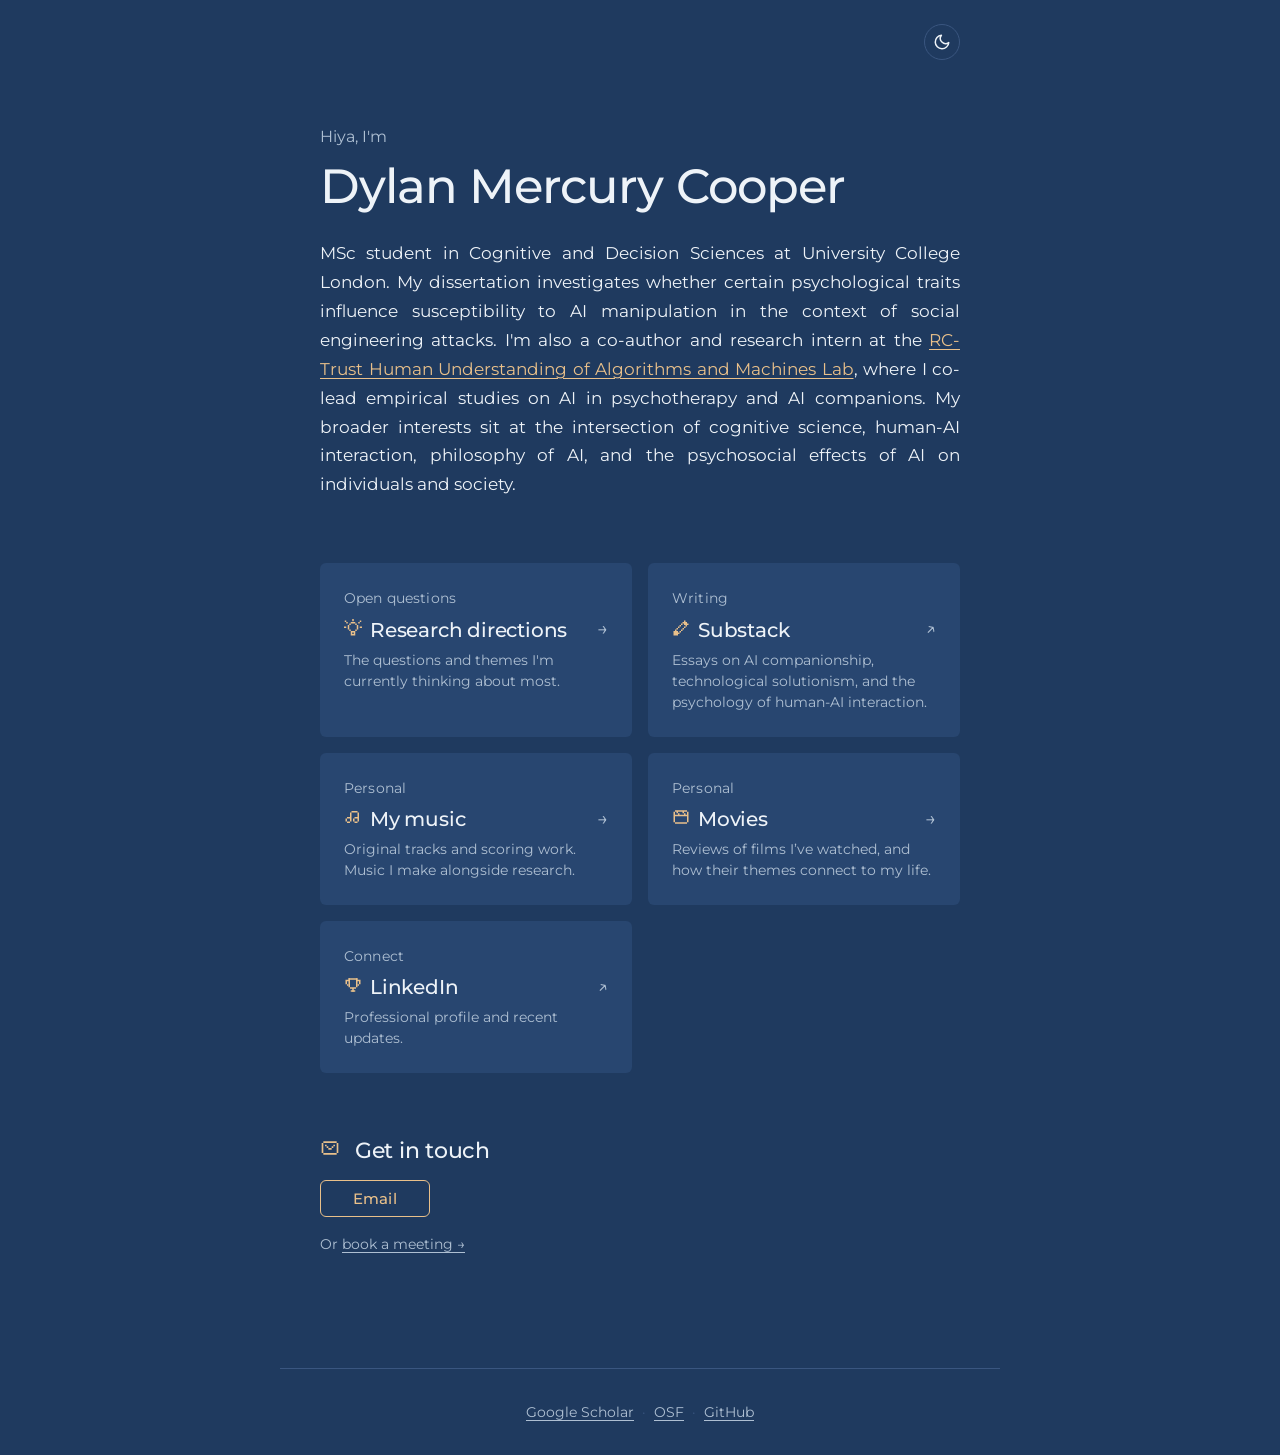
==== index.html @ 21d93e47 "Add Movies section with first review (Obsession 2026) New movies index + Obsession review page with " ====
<!DOCTYPE html>
<html lang="en">
<head>
    <meta charset="UTF-8">
    <meta name="viewport" content="width=device-width, initial-scale=1.0">

    <title>Dylan Mercury Cooper</title>
    <meta name="description" content="MSc student in Cognitive and Decision Sciences at UCL. Research on AI safety, human-AI interaction, and the psychology of chatbot manipulation.">

    <!-- Open Graph: how the page appears when shared on Slack, iMessage, etc. -->
    <meta property="og:type" content="website">
    <meta property="og:title" content="Dylan Mercury Cooper">
    <meta property="og:description" content="MSc student in Cognitive and Decision Sciences at UCL. Research on AI safety, human-AI interaction, and the psychology of chatbot manipulation.">
    <meta property="og:url" content="https://dylanmercurycooper.github.io/">

    <!-- Favicon: tiny SVG that adapts to the browser's dark/light setting -->
    <link rel="icon" href="assets/images/favicon.svg" type="image/svg+xml">

    <!-- Font: Montserrat (geometric sans) for headings and body -->
    <link rel="preconnect" href="https://fonts.googleapis.com">
    <link rel="preconnect" href="https://fonts.gstatic.com" crossorigin>
    <link rel="stylesheet" href="https://fonts.googleapis.com/css2?family=Montserrat:ital,wght@0,400;0,500;0,600;0,700;1,400&display=swap">

    <!-- Site stylesheet -->
    <link rel="stylesheet" href="styles.css">

    <!-- Set theme before rendering to avoid flash of wrong theme.
         Reads localStorage if set, otherwise follows the OS preference. -->
    <script>
        (function () {
            const stored = localStorage.getItem('theme');
            const systemDark = window.matchMedia('(prefers-color-scheme: dark)').matches;
            const theme = stored || (systemDark ? 'dark' : 'light');
            document.documentElement.setAttribute('data-theme', theme);
        })();
    </script>
</head>
<body>
    <header class="site-header">
        <button id="theme-toggle" class="theme-toggle" aria-label="Toggle dark mode" type="button">
            <!-- Icon set by JS -->
        </button>
    </header>

    <main class="container">
        <section class="hero">
            <p class="hero-microline">Hiya, I'm</p>
            <h1>Dylan Mercury Cooper</h1>
            <p class="hero-bio">MSc student in Cognitive and Decision Sciences at University College London. My dissertation investigates whether certain psychological traits influence susceptibility to AI manipulation in the context of social engineering attacks. I'm also a co&#8209;author and research intern at the <a href="https://rc-trust.ai/about/scientists/dylan-cooper" target="_blank" rel="noopener noreferrer">RC-Trust Human Understanding of Algorithms and Machines Lab</a>, where I co-lead empirical studies on AI in psychotherapy and AI companions. My broader interests sit at the intersection of cognitive science, human-AI interaction, philosophy of AI, and the psychosocial effects of AI on individuals and society.</p>
        </section>

        <section class="featured-grid" aria-label="Featured links">
            <a href="research-directions.html" class="card">
                <span class="card-label">Open questions</span>
                <h2 class="card-title">
                    <svg class="card-icon" xmlns="http://www.w3.org/2000/svg" viewBox="0 0 24 24" aria-hidden="true"><path fill="currentColor" d="M9 4h6v2H9zM7 6h2v2H7zm8 0h2v2h-2zm4-2h2v2h-2zm2-2h2v2h-2zM0 10h3v2H0zm21 0h3v2h-3zM3 4h2v2H3zM1 2h2v2H1zm6 12h2v2H7zm8 0h2v2h-2zM5 8h2v6H5zm12 0h2v6h-2zm-8 8h6v2H9zm0 4h6v2H9zm0-2h2v2H9zm4 0h2v2h-2zM11 0h2v3h-2z"/></svg>
                    <span class="card-title-text">Research directions</span>
                    <span class="card-arrow" aria-hidden="true">&rarr;</span>
                </h2>
                <p class="card-description">The questions and themes I'm currently thinking about most.</p>
            </a>

            <a href="https://substack.com/@dylanmercury" class="card" target="_blank" rel="noopener noreferrer">
                <span class="card-label">Writing</span>
                <h2 class="card-title">
                    <svg class="card-icon" xmlns="http://www.w3.org/2000/svg" viewBox="0 0 24 24" aria-hidden="true"><path fill="currentColor" d="M18 2h-2v2h-2v2h-2v2h-2v2H8v2H6v2H4v2H2v6h6v-2h2v-2h2v-2h2v-2h2v-2h2v-2h2V8h2V6h-2V4h-2zm0 8h-2v2h-2v2h-2v2h-2v2H8v-2H6v-2h2v-2h2v-2h2V8h2V6h2v2h2zM6 16H4v4h4v-2H6z"/></svg>
                    <span class="card-title-text">Substack</span>
                    <span class="card-arrow" aria-hidden="true">&#8599;</span>
                </h2>
                <p class="card-description">Essays on AI companionship, technological solutionism, and the psychology of human-AI interaction.</p>
            </a>

            <a href="mymusic.html" class="card">
                <span class="card-label">Personal</span>
                <h2 class="card-title">
                    <svg class="card-icon" xmlns="http://www.w3.org/2000/svg" viewBox="0 0 24 24" aria-hidden="true"><path fill="currentColor" d="M4 12h4v2H4zm-2 2h2v4H2zm2 4h4v2H4zM8 6h2v12H8zm10 0h2v12h-2zm-6 8h2v4h-2zm2-2h4v2h-4zm0 6h4v2h-4zM10 4h8v2h-8z"/></svg>
                    <span class="card-title-text">My music</span>
                    <span class="card-arrow" aria-hidden="true">&rarr;</span>
                </h2>
                <p class="card-description">Original tracks and scoring work. Music I make alongside research.</p>
            </a>

            <a href="movies.html" class="card">
                <span class="card-label">Personal</span>
                <h2 class="card-title">
                    <svg class="card-icon" xmlns="http://www.w3.org/2000/svg" viewBox="0 0 24 24" aria-hidden="true"><path fill="currentColor" d="M4 3h16v2H4zm0 6h16v2H4zM2 5h2v14H2zm18 0h2v14h-2zM4 19h16v2H4zM18 7h-2v2h2zm-8 0H8v2h2zm6-2h-2v2h2zM8 5H6v2h2z"/></svg>
                    <span class="card-title-text">Movies</span>
                    <span class="card-arrow" aria-hidden="true">&rarr;</span>
                </h2>
                <p class="card-description">Reviews of films I&rsquo;ve watched, and how their themes connect to my life.</p>
            </a>

            <a href="https://www.linkedin.com/in/dylanmercurycooper/" class="card" target="_blank" rel="noopener noreferrer">
                <span class="card-label">Connect</span>
                <h2 class="card-title">
                    <svg class="card-icon" xmlns="http://www.w3.org/2000/svg" viewBox="0 0 24 24" aria-hidden="true"><g fill="currentColor"><path d="M6 3h12v2H6z"/><path d="M6 3h2v12H6zm10 0h2v12h-2z"/><path d="M16 5h6v2h-6zM2 5h6v2H2zm0 2h2v4H2zm2 4h2v2H4zm14 0h2v2h-2zm2-4h2v4h-2zM8 15h8v2H8zm3 2h2v4h-2z"/><path d="M9 19h6v2H9z"/></g></svg>
                    <span class="card-title-text">LinkedIn</span>
                    <span class="card-arrow" aria-hidden="true">&#8599;</span>
                </h2>
                <p class="card-description">Professional profile and recent updates.</p>
            </a>
        </section>

        <section class="contact">
            <h2>
                <svg class="heading-icon" xmlns="http://www.w3.org/2000/svg" viewBox="0 0 24 24" aria-hidden="true"><path fill="currentColor" d="M6 8h2v2H6zm2 2h2v2H8zm10-2h-2v2h2zm-2 2h-2v2h2zm-6 2h4v2h-4zM2 6h2v12H2zm18 0h2v12h-2zM4 4h16v2H4zm0 14h16v2H4z"/></svg>
                Get in touch
            </h2>
            <p>
                <button type="button" class="contact-email-btn"
                        data-uname="dylan.cooper.25" data-dname="ucl.ac.uk"
                        aria-label="Open email to Dylan">
                    Email
                </button>
            </p>
            <p class="contact-secondary">Or <a href="https://cal.com/dylanmercury" target="_blank" rel="noopener noreferrer">book a meeting &rarr;</a></p>
        </section>
    </main>

    <footer class="site-footer">
        <p class="footer-links">
            <a href="https://scholar.google.com/citations?user=gKkSlZQAAAAJ&amp;hl=en" target="_blank" rel="noopener noreferrer">Google Scholar</a>
            <span class="footer-divider" aria-hidden="true">&middot;</span>
            <a href="https://osf.io/c2bzq/" target="_blank" rel="noopener noreferrer">OSF</a>
            <span class="footer-divider" aria-hidden="true">&middot;</span>
            <a href="https://github.com/dylanmercurycooper" target="_blank" rel="noopener noreferrer">GitHub</a>
        </p>
    </footer>

    <script src="script.js"></script>
</body>
</html>
---- styles.css ----
/* ============================================================
   Personal website — Dylan Mercury Cooper
   styles.css

   Sections:
     1. Custom properties (design tokens for both themes)
     2. Reset / base styles
     3. Typography
     4. Layout container
     5. Site header (back link + theme toggle)
     6. Site footer
     7. Accessibility (reduced motion, focus styles)
   ============================================================ */


/* 1. Custom properties (design tokens)
   ------------------------------------------------------------ */

/* Light theme — default values */
:root {
    /* Colours */
    --bg: #1f3a5f;
    --bg-alt: #284670;
    --text: #eef3f8;
    --text-muted: #aebfd2;
    --accent: #e9c08a;
    --border: #3a5680;

    /* Typography */
    --font-serif: 'Montserrat', system-ui, -apple-system, BlinkMacSystemFont, sans-serif;
    --font-sans: 'Montserrat', system-ui, -apple-system, BlinkMacSystemFont, sans-serif;

    /* Type scale (fluid: scales between min and max based on viewport) */
    --type-h1: clamp(1.75rem, 4vw + 0.5rem, 3rem);
    --type-h2: clamp(1.4rem, 2vw + 0.8rem, 2rem);
    --type-h3: clamp(1.15rem, 1vw + 0.9rem, 1.4rem);
    --type-body: 1rem;
    --type-small: 0.875rem;

    /* Spacing scale */
    --space-1: 0.25rem;
    --space-2: 0.5rem;
    --space-3: 1rem;
    --space-4: 1.5rem;
    --space-5: 2rem;
    --space-6: 3rem;
    --space-7: 4rem;
    --space-8: 6rem;

    /* Layout */
    --container-max: 720px;
    --container-pad: clamp(1.25rem, 4vw, 2.5rem);

    /* Misc */
    --radius: 6px;
    --transition: 200ms ease-out;
    --shadow-hover: 0 6px 18px rgba(0, 0, 0, 0.08);
}

/* Dark theme — overrides only the colour tokens */
[data-theme="dark"] {
    --bg: #081120;
    --bg-alt: #121d31;
    --text: #e6edf5;
    --text-muted: #9fb0c6;
    --accent: #e9c08a;
    --border: #1d2b42;
    --shadow-hover: 0 6px 18px rgba(0, 0, 0, 0.4);
}


/* 2. Reset / base styles
   ------------------------------------------------------------ */

*,
*::before,
*::after {
    box-sizing: border-box;
}

html {
    -webkit-text-size-adjust: 100%;
}

body {
    margin: 0;
    min-height: 100vh;
    display: flex;
    flex-direction: column;
    background-color: var(--bg);
    color: var(--text);
    font-family: var(--font-sans);
    font-size: var(--type-body);
    line-height: 1.6;
    -webkit-font-smoothing: antialiased;
    -moz-osx-font-smoothing: grayscale;
    text-rendering: optimizeLegibility;
    transition: background-color var(--transition), color var(--transition);
}

a {
    color: var(--accent);
    text-decoration: underline;
    text-decoration-thickness: 1px;
    text-underline-offset: 3px;
    transition: color var(--transition);
}

a:hover {
    color: var(--text);
}

button {
    font-family: inherit;
    color: inherit;
}


/* 3. Typography
   ------------------------------------------------------------ */

h1, h2, h3, h4 {
    font-family: var(--font-serif);
    font-weight: 500;
    line-height: 1.2;
    color: var(--text);
    margin: 0 0 var(--space-3);
}

h1 {
    font-size: var(--type-h1);
    letter-spacing: -0.02em;
    white-space: nowrap;
}

h2 {
    font-size: var(--type-h2);
    letter-spacing: -0.01em;
}

h3 {
    font-size: var(--type-h3);
}

p {
    margin: 0 0 var(--space-3);
}


/* 4. Layout container
   ------------------------------------------------------------ */

.container {
    flex: 1;
    width: 100%;
    max-width: var(--container-max);
    margin: 0 auto;
    padding: var(--space-7) var(--container-pad) var(--space-6);
}


/* 5. Site header
   ------------------------------------------------------------ */

.site-header {
    width: 100%;
    max-width: var(--container-max);
    margin: 0 auto;
    padding: var(--space-4) var(--container-pad) 0;
    display: flex;
    justify-content: flex-end;
    align-items: center;
    gap: var(--space-3);
}

.back-link {
    margin-right: auto;
    font-size: var(--type-small);
    color: var(--text-muted);
    text-decoration: none;
}

.back-link:hover {
    color: var(--text);
}

.theme-toggle {
    background: transparent;
    border: 1px solid var(--border);
    color: var(--text);
    width: 36px;
    height: 36px;
    border-radius: 50%;
    display: inline-flex;
    align-items: center;
    justify-content: center;
    cursor: pointer;
    transition: background-color var(--transition), border-color var(--transition);
    padding: 0;
}

.theme-toggle:hover {
    background-color: var(--bg-alt);
    border-color: var(--text-muted);
}

.theme-toggle svg {
    width: 18px;
    height: 18px;
}


/* 6. Site footer
   ------------------------------------------------------------ */

.site-footer {
    width: 100%;
    max-width: var(--container-max);
    margin: 0 auto;
    padding: var(--space-5) var(--container-pad);
    color: var(--text-muted);
    font-size: var(--type-small);
    border-top: 1px solid var(--border);
}

.site-footer a {
    color: var(--text-muted);
}

.site-footer a:hover {
    color: var(--text);
}


/* 7. Hero (home page)
   ------------------------------------------------------------ */

.hero {
    margin-bottom: var(--space-7);
}

.hero-microline {
    font-size: 1rem;
    color: var(--text-muted);
    margin: 0 0 var(--space-2);
}

.hero h1 {
    margin-top: 0;
    margin-bottom: var(--space-4);
}

.hero-bio {
    font-size: 1.0625rem;
    line-height: 1.7;
    color: var(--text);
    max-width: 60ch;
    margin: 0;
    text-align: justify;
}


/* 8. Featured grid (cards)
   ------------------------------------------------------------ */

.featured-grid {
    display: grid;
    grid-template-columns: repeat(2, 1fr);
    gap: var(--space-3);
    margin-bottom: var(--space-7);
}

@media (max-width: 720px) {
    .featured-grid {
        grid-template-columns: 1fr;
    }
}

.card {
    display: flex;
    flex-direction: column;
    padding: var(--space-4);
    background-color: var(--bg-alt);
    border-radius: var(--radius);
    text-decoration: none;
    color: var(--text);
    transition:
        background-color var(--transition),
        transform var(--transition),
        box-shadow var(--transition);
}

.card:hover {
    background-color: var(--border);
    color: var(--text);
    transform: translateY(-3px);
    box-shadow: var(--shadow-hover);
}

.card-label {
    font-size: var(--type-small);
    color: var(--text-muted);
    margin-bottom: var(--space-2);
    letter-spacing: 0.01em;
}

.card-title {
    font-family: var(--font-serif);
    font-size: 1.25rem;
    font-weight: 500;
    margin: 0 0 var(--space-2);
    display: flex;
    align-items: center;
    gap: var(--space-2);
    color: var(--text);
}

.card-icon {
    flex-shrink: 0;
    width: 18px;
    height: 18px;
    color: var(--accent);
    transform: translateY(-0.1em);
}

.card-title-text {
    flex: 1;
}

.card-arrow {
    flex-shrink: 0;
    font-size: 0.95em;
    color: var(--text-muted);
    font-weight: 400;
}

/* Pixel-art icons next to section headings */
.heading-icon {
    display: inline-block;
    vertical-align: middle;
    margin-right: 0.4em;
    color: var(--accent);
    /* Larger upward nudge so the icon visually centres with cap-height,
       not the descender-inclusive line-box centre */
    transform: translateY(-0.18em);
}

h1 .heading-icon {
    width: 28px;
    height: 28px;
}

h2 .heading-icon {
    width: 20px;
    height: 20px;
}

.card-description {
    font-size: var(--type-small);
    color: var(--text-muted);
    line-height: 1.5;
    margin: 0;
}


/* 9. Contact section
   ------------------------------------------------------------ */

.contact {
    margin-bottom: var(--space-7);
}

.contact h2 {
    font-size: var(--type-h3);
    margin-bottom: var(--space-3);
}

.contact p {
    margin: 0;
}

.contact-email-btn {
    display: inline-flex;
    align-items: center;
    justify-content: center;
    padding: var(--space-2) var(--space-5);
    background: transparent;
    border: 1px solid var(--accent);
    border-radius: var(--radius);
    color: var(--accent);
    font-family: var(--font-sans);
    font-size: 0.9375rem;
    font-weight: 500;
    letter-spacing: 0.01em;
    cursor: pointer;
    transition:
        background-color var(--transition),
        color var(--transition),
        transform var(--transition),
        box-shadow var(--transition);
}

.contact-email-btn:hover {
    background-color: var(--accent);
    color: var(--bg);
    transform: translateY(-2px);
    box-shadow: var(--shadow-hover);
}

.contact-secondary {
    margin-top: var(--space-3) !important;
    font-size: var(--type-small);
    color: var(--text-muted);
}

.contact-secondary a {
    color: var(--text-muted);
}

.contact-secondary a:hover {
    color: var(--text);
}


/* 10. Page intro (research-directions, music)
   ------------------------------------------------------------ */

.page-intro {
    margin-bottom: var(--space-5);
    padding-bottom: var(--space-4);
    border-bottom: 1px solid var(--border);
}

.page-intro h1 {
    margin: 0 0 var(--space-4);
}

.page-intro p {
    font-size: 1.0625rem;
    line-height: 1.7;
    color: var(--text);
    max-width: 60ch;
    margin: 0;
    text-align: justify;
}


/* 11. Research question list
   ------------------------------------------------------------ */

.research-list {
    margin-bottom: var(--space-7);
}

.question {
    margin-bottom: var(--space-6);
}

.question:last-child {
    margin-bottom: 0;
}

.question h2 {
    font-size: clamp(1.2rem, 1.5vw + 0.8rem, 1.5rem);
    line-height: 1.3;
    margin: 0 0 var(--space-3);
}

.question p {
    line-height: 1.7;
    color: var(--text);
    max-width: 65ch;
    margin: 0;
    text-align: justify;
}

.question .context-pending {
    color: var(--text-muted);
    font-style: italic;
    text-align: left;
}


/* 12. Music page — scoring videos and track list
   ------------------------------------------------------------ */

.scoring-work {
    margin-bottom: var(--space-7);
}

.scoring-work h2,
.track-list h2 {
    font-size: var(--type-h3);
    margin-bottom: var(--space-4);
}

.scoring-intro {
    font-size: 1rem;
    line-height: 1.6;
    color: var(--text);
    max-width: 60ch;
    margin: 0 0 var(--space-5);
    text-align: justify;
}

.video-embed {
    margin: 0 0 var(--space-5);
    padding: 0;
    max-width: 60ch;
}

.video-embed:last-child {
    margin-bottom: 0;
}

.youtube-thumbnail {
    position: relative;
    display: block;
    width: 100%;
    aspect-ratio: 16 / 9;
    padding: 0;
    border: none;
    background: var(--bg-alt);
    border-radius: var(--radius);
    overflow: hidden;
    cursor: pointer;
    text-decoration: none;
}

.youtube-thumbnail img {
    width: 100%;
    height: 100%;
    object-fit: cover;
    display: block;
    transition: opacity var(--transition);
}

.youtube-thumbnail:hover img {
    opacity: 0.85;
}

.play-icon {
    position: absolute;
    inset: 0;
    display: flex;
    align-items: center;
    justify-content: center;
    pointer-events: none;
}

.play-icon svg {
    width: 68px;
    height: 48px;
    transition: transform var(--transition);
}

.youtube-thumbnail:hover .play-icon svg {
    transform: scale(1.05);
}

/* Once the iframe replaces the thumbnail, give it the same shape */
.scoring-work iframe {
    width: 100%;
    aspect-ratio: 16 / 9;
    border: none;
    border-radius: var(--radius);
    display: block;
}

.video-embed figcaption {
    margin-top: var(--space-2);
    font-size: var(--type-small);
    color: var(--text-muted);
}

.track-list {
    margin-bottom: var(--space-6);
}

.genre-group {
    margin-bottom: var(--space-5);
}

.genre-group:last-of-type {
    margin-bottom: var(--space-4);
}

.genre-heading {
    font-family: var(--font-serif);
    font-size: 1.125rem;
    font-weight: 500;
    color: var(--text-muted);
    margin: 0 0 var(--space-3);
    letter-spacing: 0.02em;
}

.track {
    margin-bottom: var(--space-4);
}

.track:last-child {
    margin-bottom: 0;
}

.track-title {
    font-family: var(--font-sans);
    font-size: 1rem;
    font-weight: 500;
    margin: 0 0 var(--space-2);
}

.track-list-note {
    margin-top: var(--space-5);
    font-size: var(--type-small);
    color: var(--text-muted);
    line-height: 1.6;
    padding: var(--space-3);
    background-color: var(--bg-alt);
    border-radius: var(--radius);
}

.track-list-note code {
    font-family: ui-monospace, SFMono-Regular, Menlo, monospace;
    font-size: 0.85em;
    background-color: var(--bg);
    padding: 1px 4px;
    border-radius: 3px;
}

/* Bandcamp embeds */
.bandcamp-tracks {
    margin-bottom: var(--space-6);
}

.bandcamp-tracks h2 {
    font-size: var(--type-h3);
    margin-bottom: var(--space-4);
}

.bandcamp-track {
    margin: 0 0 var(--space-5);
    padding: 0;
}

.bandcamp-track:last-child {
    margin-bottom: 0;
}

.bandcamp-track iframe {
    display: block;
    border-radius: var(--radius);
}

.bandcamp-caption {
    margin-top: var(--space-3);
    font-size: 1rem;
    line-height: 1.6;
    color: var(--text);
    max-width: 60ch;
    text-align: justify;
}

.instagram-section {
    margin-bottom: var(--space-6);
}

.instagram-section h2 {
    font-size: var(--type-h3);
    margin-bottom: var(--space-4);
}

.instagram-embed {
    margin-bottom: var(--space-3);
}

.instagram-embed iframe {
    display: block;
    border-radius: var(--radius);
    background: var(--bg-alt);
}

.instagram-more {
    margin: 0;
    font-size: var(--type-small);
}

.instagram-more a {
    color: var(--text-muted);
}

.instagram-more a:hover {
    color: var(--text);
}


/* Custom audio player
   ------------------------------------------------------------
   Generated by JS (class AudioPlayer) for each <audio class="audio-player">.
   Layout: play button | progress bar | time | mute | volume slider
*/

.custom-audio {
    display: flex;
    align-items: center;
    gap: var(--space-3);
    padding: var(--space-2) var(--space-3);
    background: var(--bg-alt);
    border-radius: var(--radius);
}

.custom-audio-play {
    flex-shrink: 0;
    width: 36px;
    height: 36px;
    padding: 0;
    border-radius: 50%;
    border: 1px solid var(--border);
    background: var(--bg);
    color: var(--text);
    display: inline-flex;
    align-items: center;
    justify-content: center;
    cursor: pointer;
    transition: background-color var(--transition), color var(--transition), border-color var(--transition);
}

.custom-audio-play:hover {
    background: var(--text);
    color: var(--bg);
    border-color: var(--text);
}

.custom-audio-play svg {
    width: 14px;
    height: 14px;
    /* Slight nudge so play triangle looks centred */
    margin-left: 1px;
}

.custom-audio-play[data-state="playing"] svg {
    margin-left: 0;
}

/* Progress bar */
.custom-audio-progress {
    flex: 1;
    min-width: 0;
    -webkit-appearance: none;
    appearance: none;
    height: 4px;
    background: var(--border);
    border-radius: 2px;
    cursor: pointer;
    margin: 0;
    padding: 0;
}

.custom-audio-progress::-webkit-slider-thumb {
    -webkit-appearance: none;
    appearance: none;
    width: 14px;
    height: 14px;
    background: var(--text);
    border-radius: 50%;
    cursor: pointer;
    border: none;
    transition: transform var(--transition);
}

.custom-audio-progress:hover::-webkit-slider-thumb {
    transform: scale(1.15);
}

.custom-audio-progress::-moz-range-thumb {
    width: 14px;
    height: 14px;
    background: var(--text);
    border-radius: 50%;
    cursor: pointer;
    border: none;
}

/* Time display */
.custom-audio-time {
    flex-shrink: 0;
    font-size: var(--type-small);
    color: var(--text-muted);
    font-variant-numeric: tabular-nums;
    white-space: nowrap;
    font-family: ui-monospace, SFMono-Regular, Menlo, monospace;
}

/* Mute button */
.custom-audio-volume-btn {
    flex-shrink: 0;
    width: 28px;
    height: 28px;
    padding: 0;
    border: none;
    background: transparent;
    color: var(--text-muted);
    cursor: pointer;
    display: inline-flex;
    align-items: center;
    justify-content: center;
    transition: color var(--transition);
}

.custom-audio-volume-btn:hover {
    color: var(--text);
}

.custom-audio-volume-btn svg {
    width: 16px;
    height: 16px;
}

/* Volume slider */
.custom-audio-volume {
    flex-shrink: 0;
    width: 60px;
    -webkit-appearance: none;
    appearance: none;
    height: 4px;
    background: var(--border);
    border-radius: 2px;
    cursor: pointer;
    margin: 0;
    padding: 0;
}

.custom-audio-volume::-webkit-slider-thumb {
    -webkit-appearance: none;
    appearance: none;
    width: 12px;
    height: 12px;
    background: var(--text-muted);
    border-radius: 50%;
    cursor: pointer;
    border: none;
}

.custom-audio-volume::-moz-range-thumb {
    width: 12px;
    height: 12px;
    background: var(--text-muted);
    border-radius: 50%;
    cursor: pointer;
    border: none;
}

/* Focus styles for keyboard accessibility */
.custom-audio-play:focus-visible,
.custom-audio-volume-btn:focus-visible {
    outline: 2px solid var(--accent);
    outline-offset: 2px;
}

.custom-audio-progress:focus-visible,
.custom-audio-volume:focus-visible {
    outline: 2px solid var(--accent);
    outline-offset: 4px;
    border-radius: 2px;
}

/* Mobile — let the volume slider wrap if space is tight */
@media (max-width: 540px) {
    .custom-audio {
        flex-wrap: wrap;
        gap: var(--space-2);
    }
    .custom-audio-progress {
        order: 4;
        width: 100%;
        flex-basis: 100%;
    }
}


/* 13. Footer links
   ------------------------------------------------------------ */

.footer-links {
    display: flex;
    justify-content: center;
    gap: var(--space-2);
    align-items: center;
    margin: 0;
}

.footer-divider {
    color: var(--border);
}


/* 11. Accessibility
   ------------------------------------------------------------ */

/* Visible focus ring — applies to keyboard navigation, hidden for mouse clicks */
:focus-visible {
    outline: 2px solid var(--accent);
    outline-offset: 2px;
    border-radius: 2px;
}

/* Respect users who prefer reduced motion — disable transitions */
@media (prefers-reduced-motion: reduce) {
    *,
    *::before,
    *::after {
        transition-duration: 0.01ms !important;
        animation-duration: 0.01ms !important;
        animation-iteration-count: 1 !important;
        scroll-behavior: auto !important;
    }
}


/* 12. Movies — index list + review/think-piece pages
   ------------------------------------------------------------ */

/* --- Index list (movies.html) --- */
.movies-list {
    margin-bottom: var(--space-7);
}

.movie-entry {
    padding: var(--space-4) 0;
    border-bottom: 1px solid var(--border);
}

.movie-entry:first-child {
    padding-top: 0;
}

.movie-entry:last-child {
    border-bottom: none;
}

.movie-entry h2 {
    font-size: var(--type-h3);
    margin: 0 0 var(--space-1);
}

.movie-entry h2 a {
    color: var(--text);
    text-decoration: none;
    transition: color var(--transition);
}

.movie-entry h2 a:hover {
    color: var(--accent);
}

.movie-meta {
    font-size: var(--type-small);
    color: var(--text-muted);
    margin: 0 0 var(--space-2);
}

.movie-teaser {
    line-height: 1.6;
    color: var(--text);
    max-width: 60ch;
    margin: 0;
}

.movies-empty {
    color: var(--text-muted);
    font-style: italic;
}

/* --- Review / think-piece page --- */
.movie-piece {
    margin-bottom: var(--space-7);
}

.movie-piece-header {
    display: flex;
    gap: var(--space-5);
    align-items: flex-start;
    margin-bottom: var(--space-5);
    padding-bottom: var(--space-4);
    border-bottom: 1px solid var(--border);
}

.movie-cover {
    flex-shrink: 0;
    width: 200px;
    height: auto;
    border-radius: var(--radius);
    box-shadow: var(--shadow-hover);
}

.movie-piece-headline {
    display: flex;
    flex-direction: column;
}

.movie-piece-kicker {
    font-size: var(--type-small);
    text-transform: uppercase;
    letter-spacing: 0.08em;
    color: var(--accent);
    margin: 0 0 var(--space-2);
}

/* The date sits beside the "Review" label but in muted grey, so it
   reads clearly as when the review was written — not the film. */
.movie-piece-kicker-date {
    color: var(--text-muted);
}

.movie-piece-headline h1 {
    /* Slightly smaller than a normal page h1 so "Obsession — 9/10"
       sits comfortably on one line next to the rating. */
    font-size: clamp(1.5rem, 3vw + 0.6rem, 2.25rem);
    /* Optical nudge: the round capital "O" carries more built-in
       left side-bearing than the flat-left letters above and below,
       so it reads as slightly indented. Pull it back a hair to align. */
    text-indent: -0.04em;
    margin: 0 0 var(--space-2);
}

/* Title links out to IMDb but still reads as a heading: inherits the
   heading colour with a faint underline, turning gold on hover. */
.movie-piece-headline h1 a {
    color: inherit;
    text-decoration: underline;
    text-decoration-color: var(--text-muted);
    text-decoration-thickness: 1px;
    text-underline-offset: 4px;
    transition: color var(--transition), text-decoration-color var(--transition);
}

.movie-piece-headline h1 a:hover {
    color: var(--accent);
    text-decoration-color: var(--accent);
}

.movie-piece-meta {
    font-size: var(--type-small);
    color: var(--text-muted);
    margin: 0;
}

/* Rating sits inline in the heading: "— 9/10". The score is larger
   than the "/10", mirroring the original badge. */
.movie-rating {
    font-weight: 700;
    white-space: nowrap;
}

.movie-rating-sep {
    color: var(--text-muted);
    font-weight: 500;
    font-size: 0.65em;
}

.movie-rating-score {
    color: var(--accent);
    font-size: 0.85em;
}

.movie-rating-max {
    color: var(--text-muted);
    font-size: 0.6em;
}

.movie-piece-body p {
    font-size: 1.0625rem;
    line-height: 1.8;
    color: var(--text);
    max-width: 68ch;
    margin: 0 0 var(--space-4);
    text-align: justify;
}

.movie-piece-body p:last-child {
    margin-bottom: 0;
}

.movie-cover-credit {
    margin-top: var(--space-5);
    padding-top: var(--space-4);
    border-top: 1px solid var(--border);
    font-size: var(--type-small);
    color: var(--text-muted);
    font-style: italic;
}

/* Stack the poster above the headline on narrow screens */
@media (max-width: 560px) {
    .movie-piece-header {
        flex-direction: column;
        align-items: center;
        text-align: center;
    }

    .movie-cover {
        width: 180px;
    }

    .movie-piece-body p {
        text-align: left;
    }
}
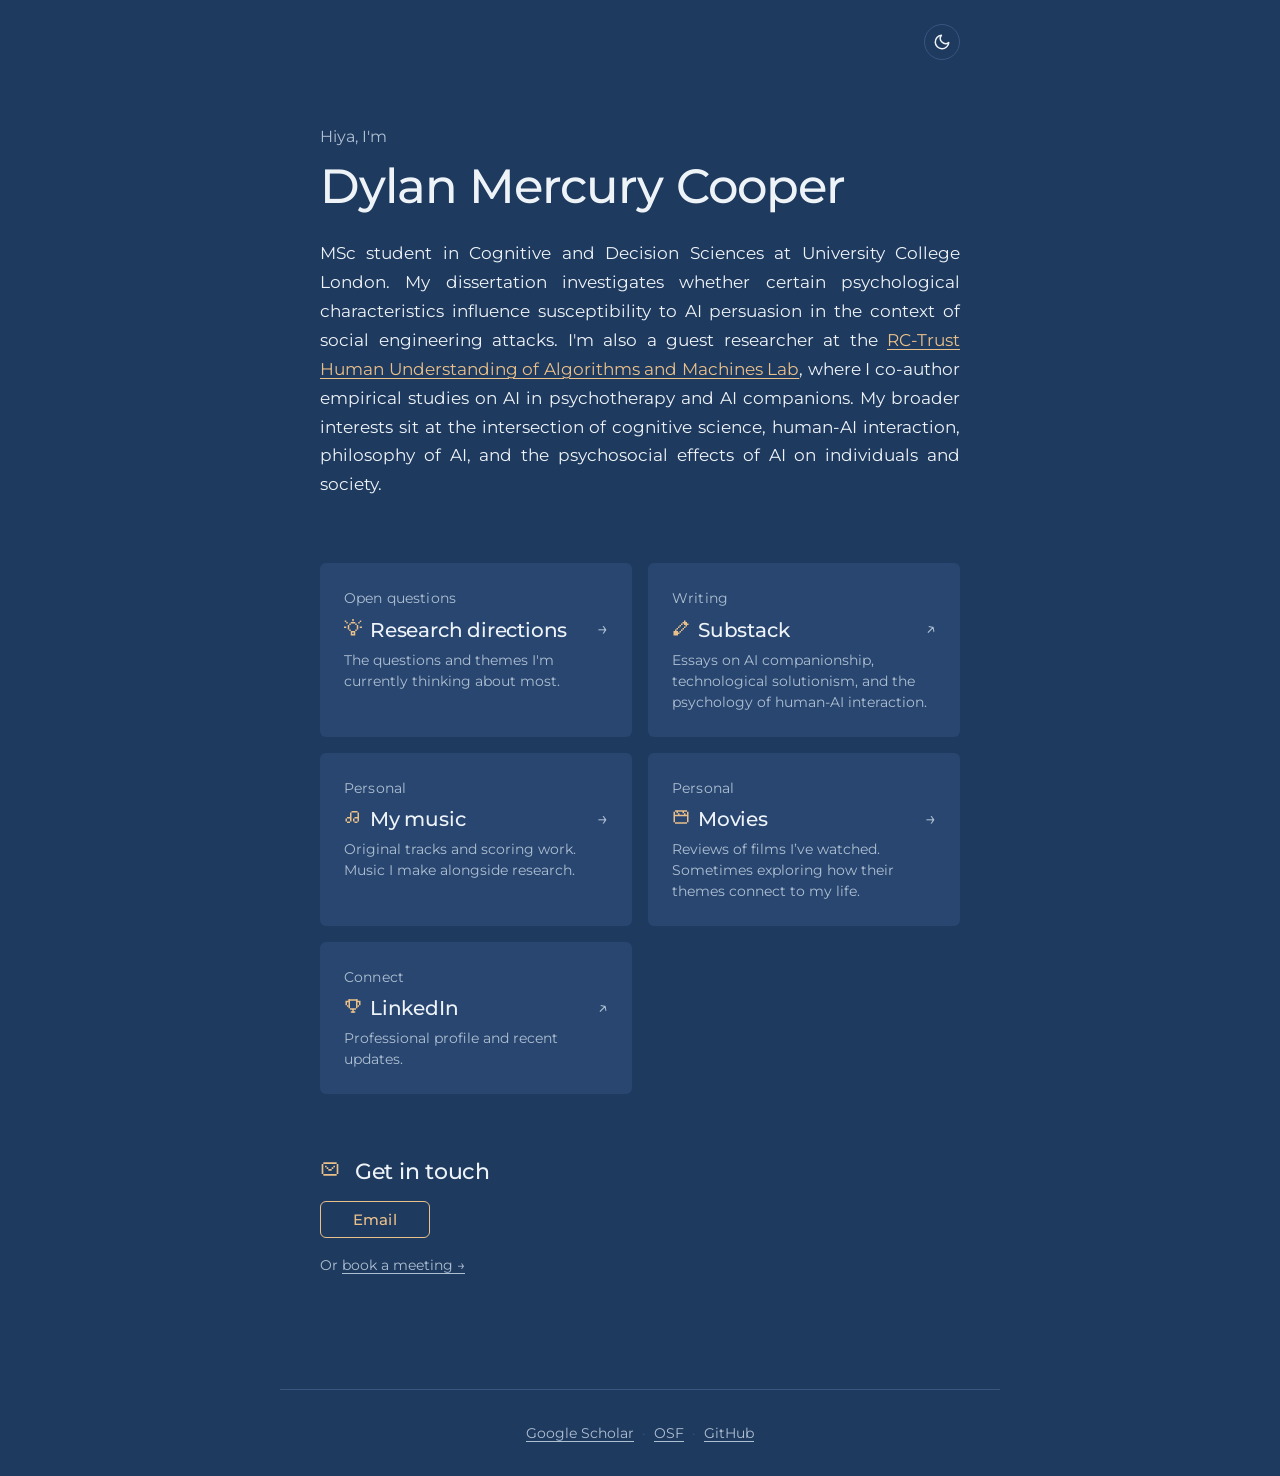
==== commit a698aa22: "Refine bio wording and add SEO basics Bio: 'traits' to 'characteristics', 'manipulation' to 'persuas" ====
--- a/index.html
+++ b/index.html
@@ -12,6 +12,41 @@
     <meta property="og:title" content="Dylan Mercury Cooper">
     <meta property="og:description" content="MSc student in Cognitive and Decision Sciences at UCL. Research on AI safety, human-AI interaction, and the psychology of chatbot manipulation.">
     <meta property="og:url" content="https://dylanmercurycooper.github.io/">
+
+    <!-- Canonical: declares the one official address for this page, so that
+         "/" and "/index.html" are not treated as two competing pages. -->
+    <link rel="canonical" href="https://dylanmercurycooper.github.io/">
+
+    <!-- Structured data: a machine-readable statement of who this person is.
+         Search engines and AI assistants read this instead of guessing from
+         page text. "sameAs" declares which other profiles are the same person -
+         it is how scattered records get bound to one identity. -->
+    <script type="application/ld+json">
+    {
+      "@context": "https://schema.org",
+      "@type": "Person",
+      "name": "Dylan Mercury Cooper",
+      "url": "https://dylanmercurycooper.github.io/",
+      "alumniOf": {
+        "@type": "CollegeOrUniversity",
+        "name": "University College London"
+      },
+      "knowsAbout": [
+        "AI safety",
+        "Human-AI interaction",
+        "Cognitive science",
+        "Decision science",
+        "Psychology of AI manipulation"
+      ],
+      "sameAs": [
+        "https://orcid.org/0009-0003-9936-3783",
+        "https://scholar.google.com/citations?user=gKkSlZQAAAAJ",
+        "https://dblp.org/pid/352/3432.html",
+        "https://www.researchgate.net/profile/Dylan-Cooper-9",
+        "https://www.linkedin.com/in/dylanmercurycooper/"
+      ]
+    }
+    </script>
 
     <!-- Favicon: tiny SVG that adapts to the browser's dark/light setting -->
     <link rel="icon" href="assets/images/favicon.svg" type="image/svg+xml">
@@ -46,7 +81,7 @@
         <section class="hero">
             <p class="hero-microline">Hiya, I'm</p>
             <h1>Dylan Mercury Cooper</h1>
-            <p class="hero-bio">MSc student in Cognitive and Decision Sciences at University College London. My dissertation investigates whether certain psychological traits influence susceptibility to AI manipulation in the context of social engineering attacks. I'm also a co&#8209;author and research intern at the <a href="https://rc-trust.ai/about/scientists/dylan-cooper" target="_blank" rel="noopener noreferrer">RC-Trust Human Understanding of Algorithms and Machines Lab</a>, where I co-lead empirical studies on AI in psychotherapy and AI companions. My broader interests sit at the intersection of cognitive science, human-AI interaction, philosophy of AI, and the psychosocial effects of AI on individuals and society.</p>
+            <p class="hero-bio">MSc student in Cognitive and Decision Sciences at University College London. My dissertation investigates whether certain psychological characteristics influence susceptibility to AI persuasion in the context of social engineering attacks. I'm also a guest researcher at the <a href="https://rc-trust.ai/about/scientists/dylan-cooper" target="_blank" rel="noopener noreferrer">RC-Trust Human Understanding of Algorithms and Machines Lab</a>, where I co&#8209;author empirical studies on AI in psychotherapy and AI companions. My broader interests sit at the intersection of cognitive science, human-AI interaction, philosophy of AI, and the psychosocial effects of AI on individuals and society.</p>
         </section>
 
         <section class="featured-grid" aria-label="Featured links">
@@ -87,7 +122,7 @@
                     <span class="card-title-text">Movies</span>
                     <span class="card-arrow" aria-hidden="true">&rarr;</span>
                 </h2>
-                <p class="card-description">Reviews of films I&rsquo;ve watched, and how their themes connect to my life.</p>
+                <p class="card-description">Reviews of films I&rsquo;ve watched. Sometimes exploring how their themes connect to my life.</p>
             </a>
 
             <a href="https://www.linkedin.com/in/dylanmercurycooper/" class="card" target="_blank" rel="noopener noreferrer">
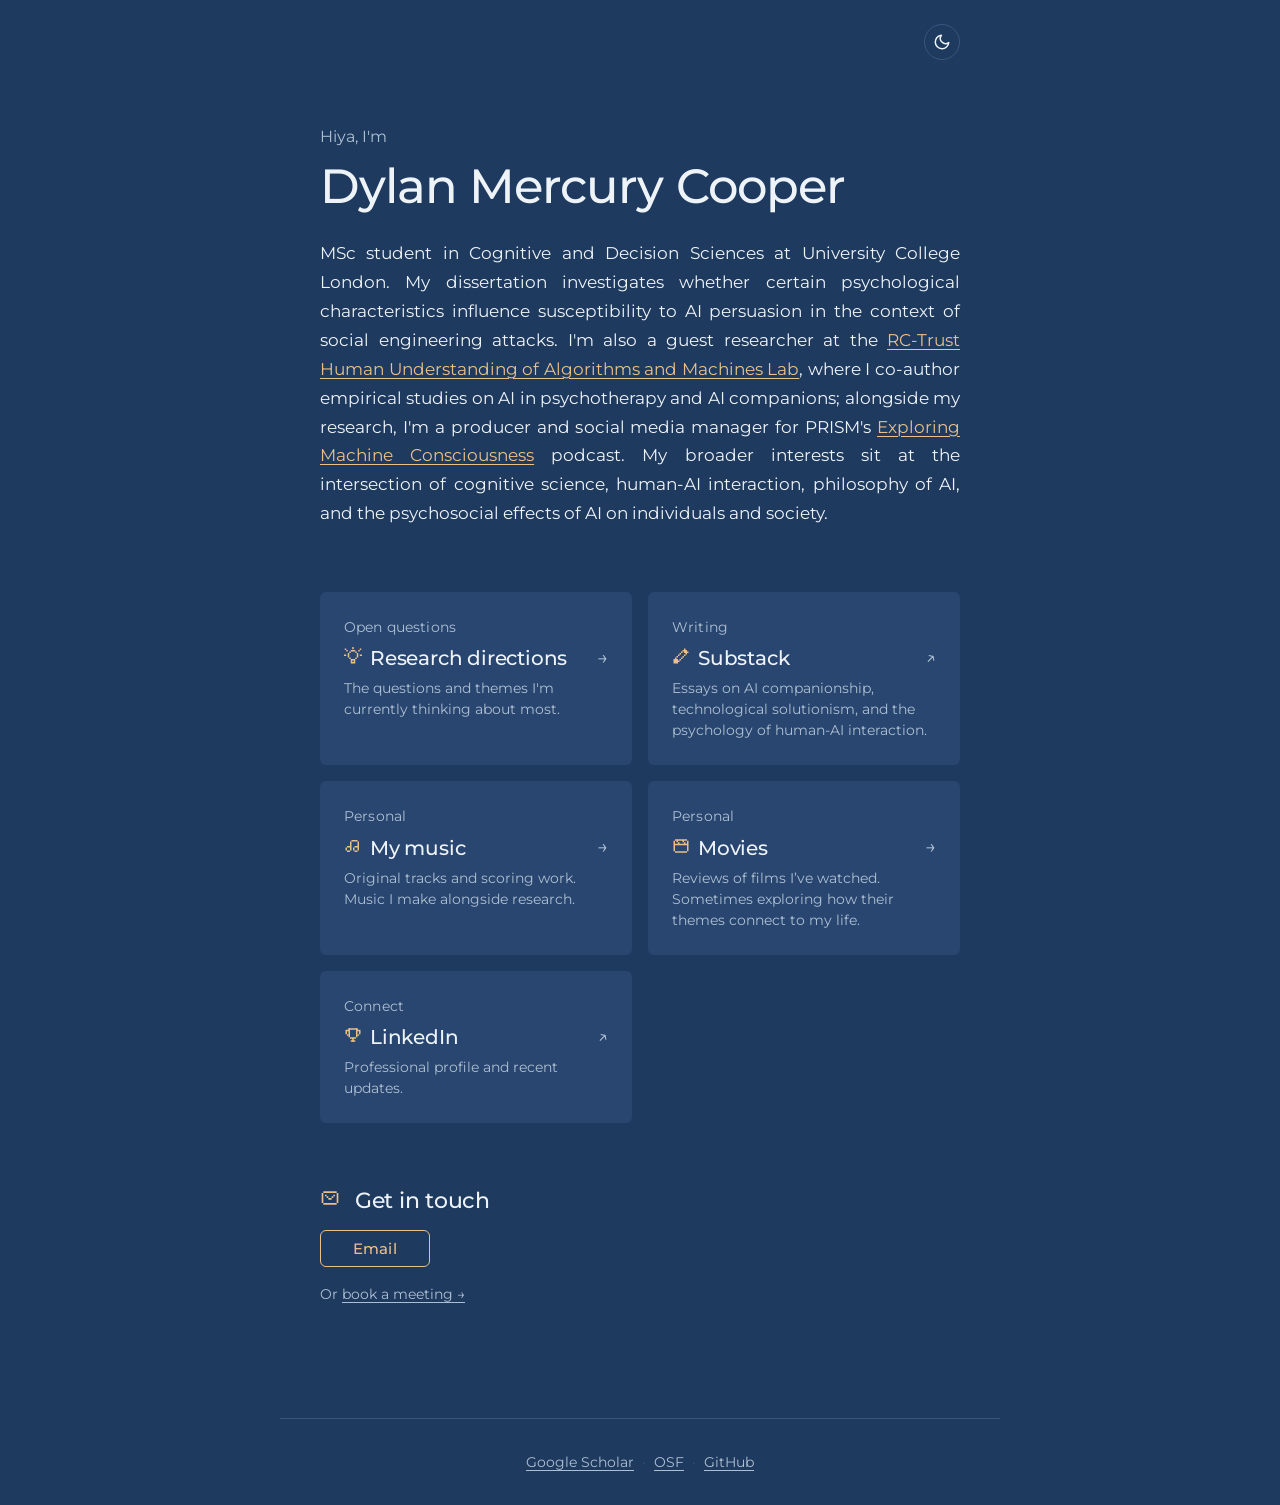
==== commit 7e213220: "Add PRISM podcast producer role to bio, merged with RC-Trust sentence" ====
--- a/index.html
+++ b/index.html
@@ -5,6 +5,7 @@
     <meta name="viewport" content="width=device-width, initial-scale=1.0">
 
     <title>Dylan Mercury Cooper</title>
+    <meta name="google-site-verification" content="1TFIFCPyxGdIsriFn23a-OQjwdTCHRJOiXrxS2uTAiQ" />
     <meta name="description" content="MSc student in Cognitive and Decision Sciences at UCL. Research on AI safety, human-AI interaction, and the psychology of chatbot manipulation.">
 
     <!-- Open Graph: how the page appears when shared on Slack, iMessage, etc. -->
@@ -43,7 +44,11 @@
         "https://scholar.google.com/citations?user=gKkSlZQAAAAJ",
         "https://dblp.org/pid/352/3432.html",
         "https://www.researchgate.net/profile/Dylan-Cooper-9",
-        "https://www.linkedin.com/in/dylanmercurycooper/"
+        "https://www.linkedin.com/in/dylanmercurycooper/",
+        "https://github.com/dylanmercurycooper",
+        "https://osf.io/c2bzq/",
+        "https://substack.com/@dylanmercury",
+        "https://rc-trust.ai/about/scientists/dylan-cooper"
       ]
     }
     </script>
@@ -81,7 +86,7 @@
         <section class="hero">
             <p class="hero-microline">Hiya, I'm</p>
             <h1>Dylan Mercury Cooper</h1>
-            <p class="hero-bio">MSc student in Cognitive and Decision Sciences at University College London. My dissertation investigates whether certain psychological characteristics influence susceptibility to AI persuasion in the context of social engineering attacks. I'm also a guest researcher at the <a href="https://rc-trust.ai/about/scientists/dylan-cooper" target="_blank" rel="noopener noreferrer">RC-Trust Human Understanding of Algorithms and Machines Lab</a>, where I co&#8209;author empirical studies on AI in psychotherapy and AI companions. My broader interests sit at the intersection of cognitive science, human-AI interaction, philosophy of AI, and the psychosocial effects of AI on individuals and society.</p>
+            <p class="hero-bio">MSc student in Cognitive and Decision Sciences at University College London. My dissertation investigates whether certain psychological characteristics influence susceptibility to AI persuasion in the context of social engineering attacks. I'm also a guest researcher at the <a href="https://rc-trust.ai/about/scientists/dylan-cooper" target="_blank" rel="noopener noreferrer">RC-Trust Human Understanding of Algorithms and Machines Lab</a>, where I co&#8209;author empirical studies on AI in psychotherapy and AI companions; alongside my research, I'm a producer and social media manager for PRISM's <a href="https://www.prism-global.com/podcast" target="_blank" rel="noopener noreferrer">Exploring Machine Consciousness</a> podcast. My broader interests sit at the intersection of cognitive science, human-AI interaction, philosophy of AI, and the psychosocial effects of AI on individuals and society.</p>
         </section>
 
         <section class="featured-grid" aria-label="Featured links">
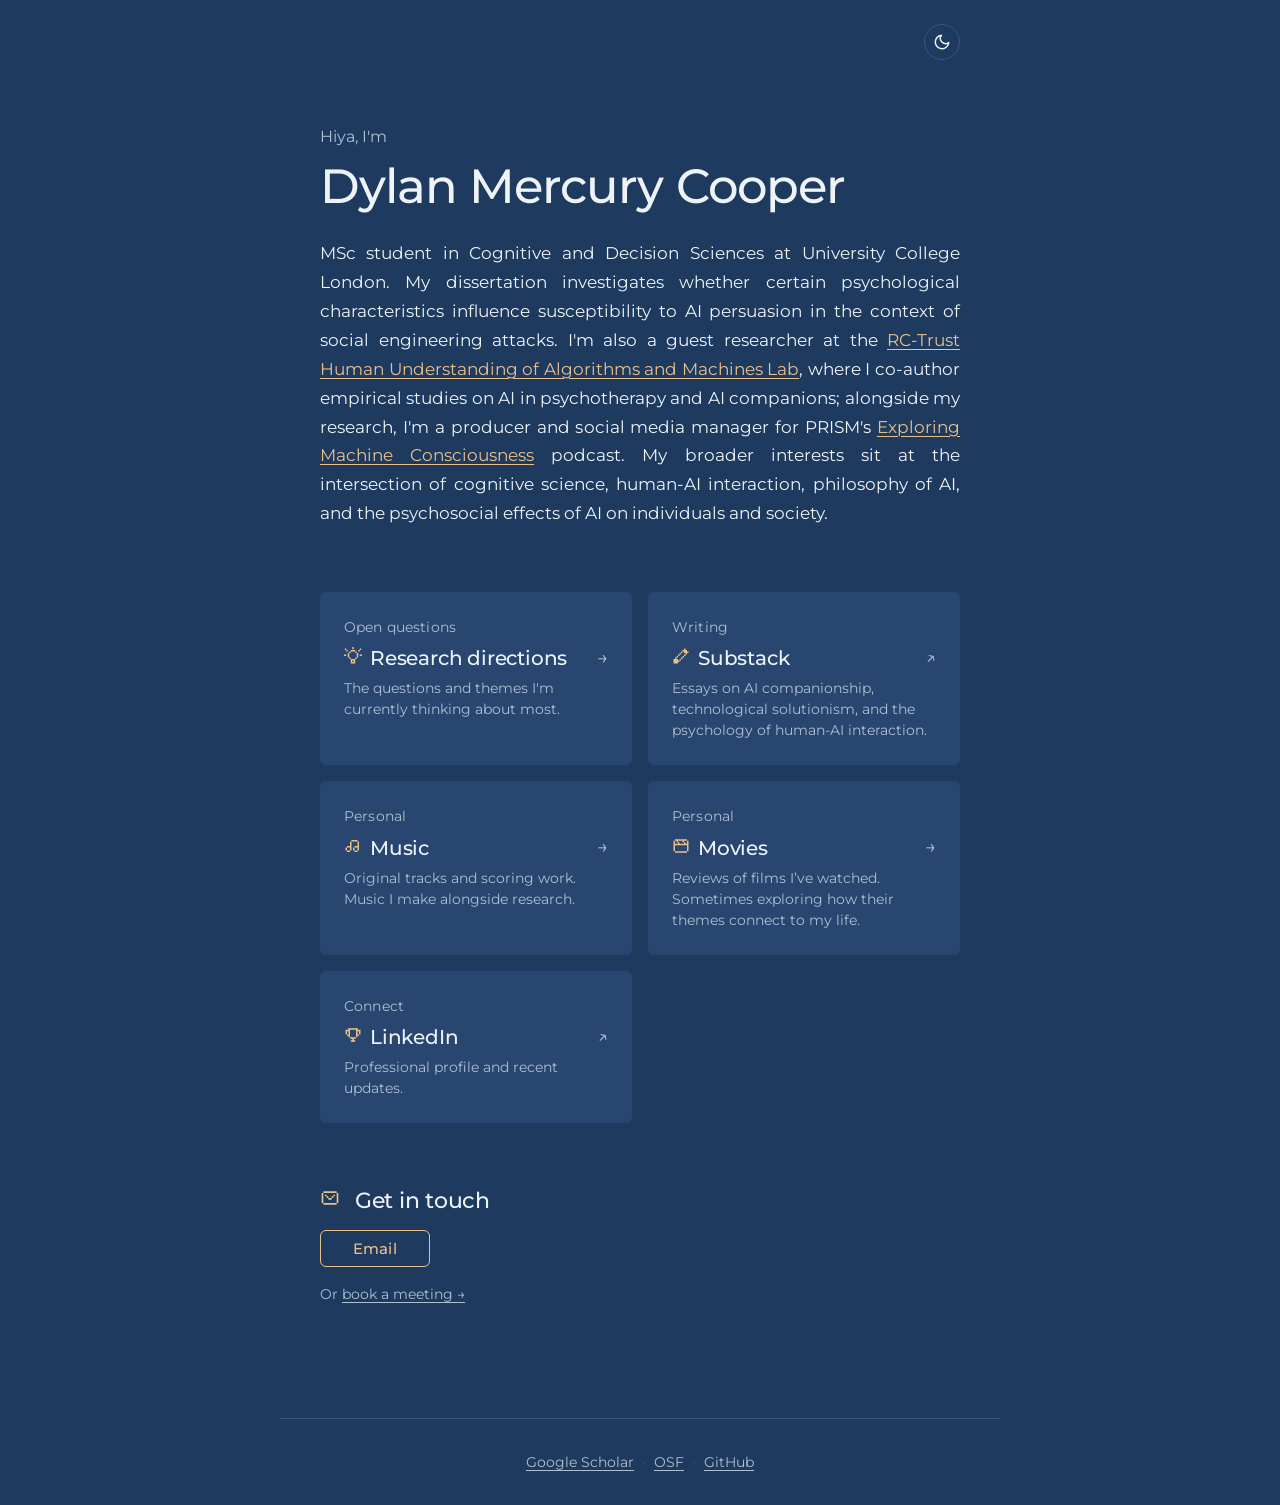
==== commit 1db8b4fd: "Publish remaining drum clips; rename "My music" to "Music"" ====
--- a/index.html
+++ b/index.html
@@ -114,7 +114,7 @@
                 <span class="card-label">Personal</span>
                 <h2 class="card-title">
                     <svg class="card-icon" xmlns="http://www.w3.org/2000/svg" viewBox="0 0 24 24" aria-hidden="true"><path fill="currentColor" d="M4 12h4v2H4zm-2 2h2v4H2zm2 4h4v2H4zM8 6h2v12H8zm10 0h2v12h-2zm-6 8h2v4h-2zm2-2h4v2h-4zm0 6h4v2h-4zM10 4h8v2h-8z"/></svg>
-                    <span class="card-title-text">My music</span>
+                    <span class="card-title-text">Music</span>
                     <span class="card-arrow" aria-hidden="true">&rarr;</span>
                 </h2>
                 <p class="card-description">Original tracks and scoring work. Music I make alongside research.</p>
--- a/styles.css
+++ b/styles.css
@@ -484,6 +484,207 @@
 /* 12. Music page — scoring videos and track list
    ------------------------------------------------------------ */
 
+/* Drum videos: self-hosted, portrait (phone-shaped) clips */
+.drum-videos {
+    margin-bottom: var(--space-7);          /* same gap below as the Scoring section */
+}
+
+.drum-videos h2 {
+    font-size: var(--type-h3);              /* match the other section headings */
+    margin-bottom: var(--space-4);
+}
+
+/* The carousel: the current clip on the left at full brightness,
+   the next clip peeking in on the right, faded */
+.drum-carousel {
+    container-type: inline-size;            /* lets the parts inside measure the carousel's width ("cqw" units) */
+    --slide-w: min(360px, 78cqw);           /* width of one slide; 78cqw = 78% of the carousel (phones: the next one still peeks in) */
+    --slide-gap: var(--space-4);            /* space between slides */
+    position: relative;                     /* lets the arrows sit on top of the slides */
+}
+
+/* The track: all slides in one long row, wider than the column.
+   "scroll-snap" makes a swipe always come to rest exactly on a slide. */
+.drum-carousel-track {
+    display: flex;                          /* slides in a row */
+    gap: var(--slide-gap);
+    overflow-x: auto;                       /* the row can be scrolled/swiped sideways */
+    scroll-snap-type: x mandatory;          /* always settle on a whole slide */
+    scroll-behavior: smooth;                /* glide, don't jump, when an arrow is clicked */
+    scrollbar-width: none;                  /* hide the scrollbar (Firefox) */
+}
+
+.drum-carousel-track::-webkit-scrollbar {
+    display: none;                          /* hide the scrollbar (Chrome, Safari) */
+}
+
+/* An invisible spacer after the last slide. Without it, the row would
+   run out before the last clip could slide all the way to the left. */
+.drum-carousel-track::after {
+    content: '';
+    flex: 0 0 calc(100% - var(--slide-w) - var(--slide-gap));
+}
+
+.drum-video {
+    position: relative;                     /* lets the big play button sit on top of the video */
+    flex: 0 0 var(--slide-w);               /* every slide is exactly the same width */
+    scroll-snap-align: start;               /* the point a swipe snaps to */
+    margin: 0;
+    padding: 0;
+    transition: opacity var(--transition);
+}
+
+/* Fade every clip except the current one. (Only once script.js has
+   marked which one is current, so without JS nothing is faded.) */
+.drum-carousel.is-ready .drum-video:not(.is-current) {
+    opacity: 0.35;
+    cursor: pointer;                        /* clicking a faded clip brings it forward */
+}
+
+.drum-carousel.is-ready .drum-video:not(.is-current):hover {
+    opacity: 0.5;                           /* brighten a little on hover, as a hint */
+}
+
+/* Caption: your own words under a clip (optional; see mymusic.html).
+   Same look as the captions under the Bandcamp tracks. */
+.drum-video-caption {
+    margin-top: var(--space-3);
+    font-size: 1rem;
+    line-height: 1.6;
+    color: var(--text);
+}
+
+/* Left/right arrows: round, see-through, on the middle of each edge */
+.drum-carousel-arrow {
+    position: absolute;
+    /* Halfway down the VIDEO, not the whole slide, so a caption underneath
+       doesn't push the arrows down. Video height = width × 16/9 (phone shape). */
+    top: calc(var(--slide-w) * 16 / 9 / 2);
+    transform: translateY(-50%);            /* centre the arrow on that line */
+    z-index: 2;                             /* above the video and its play button */
+    display: flex;
+    align-items: center;
+    justify-content: center;
+    width: 36px;
+    height: 36px;
+    padding: 0;
+    border: none;
+    border-radius: 50%;
+    background: rgba(0, 0, 0, 0.55);
+    color: #fff;
+    cursor: pointer;
+    transition: opacity var(--transition), background var(--transition);
+}
+
+.drum-carousel-arrow svg {
+    width: 20px;
+    height: 20px;
+}
+
+.drum-carousel-arrow:hover {
+    background: rgba(0, 0, 0, 0.75);
+}
+
+.drum-carousel-arrow:focus-visible {
+    outline: 2px solid var(--accent);       /* visible ring for keyboard users */
+    outline-offset: 2px;
+}
+
+/* Both arrows sit on the current (bright) clip: one at its left edge,
+   one at its right edge, not out over the faded clip */
+.drum-carousel-prev { left: var(--space-2); }
+.drum-carousel-next { left: calc(var(--slide-w) - 36px - var(--space-2)); }
+
+/* On the first slide there's no "previous"; on the last, no "next" */
+.drum-carousel-arrow:disabled {
+    opacity: 0;
+    pointer-events: none;
+}
+
+/* The dots underneath: one per slide, the current one highlighted */
+.drum-carousel-dots {
+    max-width: var(--slide-w);              /* centred under the current clip, not the whole row */
+    display: flex;
+    justify-content: center;
+    gap: var(--space-2);
+    margin-top: var(--space-3);
+}
+
+.drum-carousel-dot {
+    width: 8px;
+    height: 8px;
+    padding: 0;
+    border: none;
+    border-radius: 50%;
+    background: var(--text-muted);
+    opacity: 0.4;                           /* faded = not the current slide */
+    cursor: pointer;
+    transition: opacity var(--transition), background var(--transition);
+}
+
+.drum-carousel-dot[aria-current="true"] {
+    background: var(--accent);              /* the current slide's dot */
+    opacity: 1;
+}
+
+/* Big round play button in the middle of the video.
+   The button covers the whole video, so clicking anywhere on it plays;
+   the round icon is just the visual cue in the centre. */
+.drum-video-play {
+    position: absolute;
+    inset: 0;                               /* stretch over the whole video */
+    display: flex;
+    align-items: center;
+    justify-content: center;
+    padding: 0;
+    border: none;
+    background: transparent;
+    cursor: pointer;
+    border-radius: var(--radius);
+}
+
+.drum-video-play[hidden] {
+    display: none;                          /* hidden once the video is playing */
+}
+
+.drum-video-play-icon {
+    display: flex;
+    align-items: center;
+    justify-content: center;
+    width: 64px;
+    height: 64px;
+    border-radius: 50%;                     /* a circle */
+    background: rgba(0, 0, 0, 0.55);        /* see-through dark, readable on any poster */
+    color: #fff;
+    transition: transform var(--transition), background var(--transition);
+}
+
+.drum-video-play-icon svg {
+    width: 28px;
+    height: 28px;
+    margin-left: 4px;                       /* nudge the triangle so it looks centred */
+}
+
+.drum-video-play:hover .drum-video-play-icon,
+.drum-video-play:focus-visible .drum-video-play-icon {
+    transform: scale(1.08);                 /* grow slightly on hover, like the YouTube thumbnails */
+    background: rgba(0, 0, 0, 0.7);
+}
+
+.drum-video-play:focus-visible {
+    outline: 2px solid var(--accent);       /* visible ring for keyboard users */
+    outline-offset: 2px;
+}
+
+.drum-video video {
+    display: block;
+    width: 100%;                            /* fill the figure's width... */
+    aspect-ratio: 9 / 16;                   /* ...and keep the tall phone shape, even before loading */
+    object-fit: cover;
+    background: var(--bg-alt);              /* placeholder colour if the poster hasn't loaded */
+    border-radius: var(--radius);           /* rounded corners, like the YouTube thumbnails */
+}
+
 .scoring-work {
     margin-bottom: var(--space-7);
 }
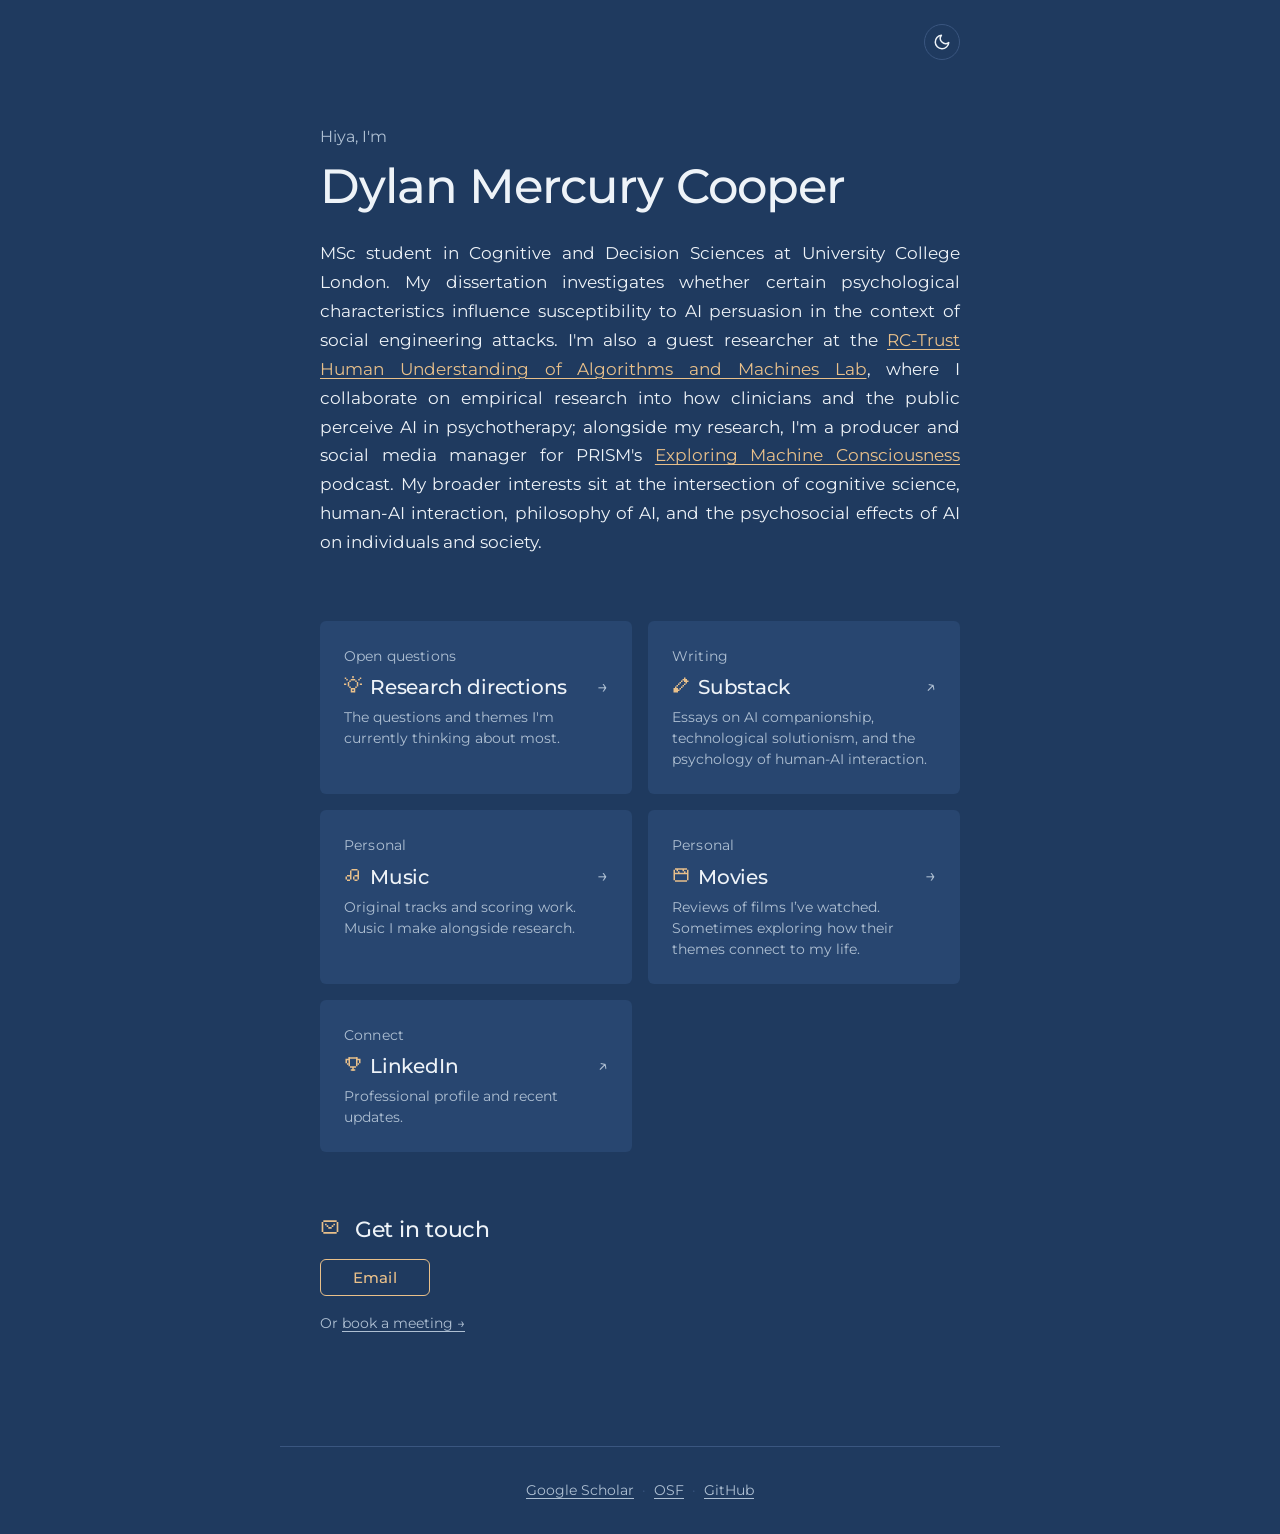
==== commit 3cb3185c: "small bio edit" ====
--- a/index.html
+++ b/index.html
@@ -86,7 +86,7 @@
         <section class="hero">
             <p class="hero-microline">Hiya, I'm</p>
             <h1>Dylan Mercury Cooper</h1>
-            <p class="hero-bio">MSc student in Cognitive and Decision Sciences at University College London. My dissertation investigates whether certain psychological characteristics influence susceptibility to AI persuasion in the context of social engineering attacks. I'm also a guest researcher at the <a href="https://rc-trust.ai/about/scientists/dylan-cooper" target="_blank" rel="noopener noreferrer">RC-Trust Human Understanding of Algorithms and Machines Lab</a>, where I co&#8209;author empirical studies on AI in psychotherapy and AI companions; alongside my research, I'm a producer and social media manager for PRISM's <a href="https://www.prism-global.com/podcast" target="_blank" rel="noopener noreferrer">Exploring Machine Consciousness</a> podcast. My broader interests sit at the intersection of cognitive science, human-AI interaction, philosophy of AI, and the psychosocial effects of AI on individuals and society.</p>
+            <p class="hero-bio">MSc student in Cognitive and Decision Sciences at University College London. My dissertation investigates whether certain psychological characteristics influence susceptibility to AI persuasion in the context of social engineering attacks. I'm also a guest researcher at the <a href="https://rc-trust.ai/about/scientists/dylan-cooper" target="_blank" rel="noopener noreferrer">RC-Trust Human Understanding of Algorithms and Machines Lab</a>, where I collaborate on empirical research into how clinicians and the public perceive AI in psychotherapy; alongside my research, I'm a producer and social media manager for PRISM's <a href="https://www.prism-global.com/podcast" target="_blank" rel="noopener noreferrer">Exploring Machine Consciousness</a> podcast. My broader interests sit at the intersection of cognitive science, human-AI interaction, philosophy of AI, and the psychosocial effects of AI on individuals and society.</p>
         </section>
 
         <section class="featured-grid" aria-label="Featured links">
@@ -110,7 +110,7 @@
                 <p class="card-description">Essays on AI companionship, technological solutionism, and the psychology of human-AI interaction.</p>
             </a>
 
-            <a href="mymusic.html" class="card">
+            <a href="music.html" class="card">
                 <span class="card-label">Personal</span>
                 <h2 class="card-title">
                     <svg class="card-icon" xmlns="http://www.w3.org/2000/svg" viewBox="0 0 24 24" aria-hidden="true"><path fill="currentColor" d="M4 12h4v2H4zm-2 2h2v4H2zm2 4h4v2H4zM8 6h2v12H8zm10 0h2v12h-2zm-6 8h2v4h-2zm2-2h4v2h-4zm0 6h4v2h-4zM10 4h8v2h-8z"/></svg>
--- a/styles.css
+++ b/styles.css
@@ -545,13 +545,13 @@
     opacity: 0.5;                           /* brighten a little on hover, as a hint */
 }
 
-/* Caption: your own words under a clip (optional; see mymusic.html).
+/* Caption: your own words under a clip (optional; see music.html).
    Same look as the captions under the Bandcamp tracks. */
 .drum-video-caption {
     margin-top: var(--space-3);
     font-size: 1rem;
     line-height: 1.6;
-    color: var(--text);
+    color: var(--text-muted);               /* a little dimmer than the main text; links stay gold */
 }
 
 /* Left/right arrows: round, see-through, on the middle of each edge */
